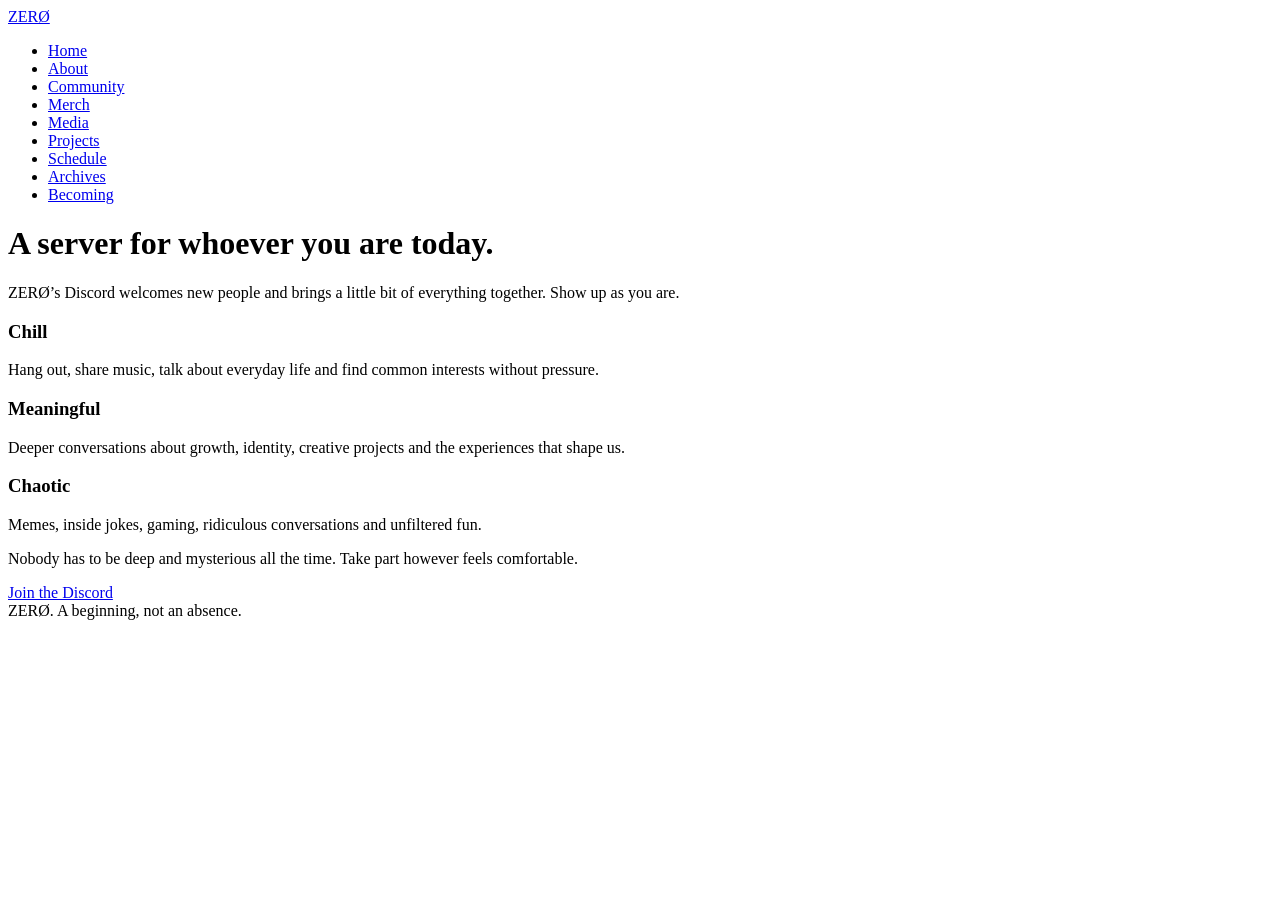
==== community.html @ 9568ed3d "Rename community[1].html to community.html" ====
<!DOCTYPE html>
<html lang="en"><head><meta charset="utf-8">
<meta name="viewport" content="width=device-width, initial-scale=1, viewport-fit=cover">
<title>Community · ZERØ</title>
<meta name="description" content="ZERØ isn’t about erasing yourself. It’s about allowing yourself to evolve.">
<meta name="theme-color" content="#000000">
<link rel="manifest" href="manifest.json"><link rel="icon" href="icon.svg" type="image/svg+xml">
<link rel="preconnect" href="https://fonts.googleapis.com"><link rel="preconnect" href="https://fonts.gstatic.com" crossorigin>
<link href="https://fonts.googleapis.com/css2?family=Syne:wght@600;800&family=DM+Sans:wght@400;500&display=swap" rel="stylesheet">
<link rel="stylesheet" href="style.css"></head>
<body><div class="wrap">
<nav><a class="mark" href="index.html">ZERØ</a><ul><li><a href="index.html">Home</a></li><li><a href="about.html">About</a></li><li><a href="community.html">Community</a></li><li><a href="merch.html">Merch</a></li><li><a href="media.html">Media</a></li><li><a href="projects.html">Projects</a></li><li><a href="schedule.html">Schedule</a></li><li><a href="archives.html">Archives</a></li><li><a href="becoming.html">Becoming</a></li></ul></nav>
<header class="page-head"><h1>A server for whoever you are today.</h1><p class="muted">ZERØ’s Discord welcomes new people and brings a little bit of everything together. Show up as you are.</p></header><section><div class="vibes"><div><h3>Chill</h3><p>Hang out, share music, talk about everyday life and find common interests without pressure.</p></div><div><h3>Meaningful</h3><p>Deeper conversations about growth, identity, creative projects and the experiences that shape us.</p></div><div><h3>Chaotic</h3><p>Memes, inside jokes, gaming, ridiculous conversations and unfiltered fun.</p></div></div><p class="muted">Nobody has to be deep and mysterious all the time. Take part however feels comfortable.</p><a class="btn" href="#" data-discord>Join the Discord</a></section>
</div>
<footer>ZERØ. A beginning, not an absence.</footer>
<script src="zero-loader.js"></script>
</body></html>
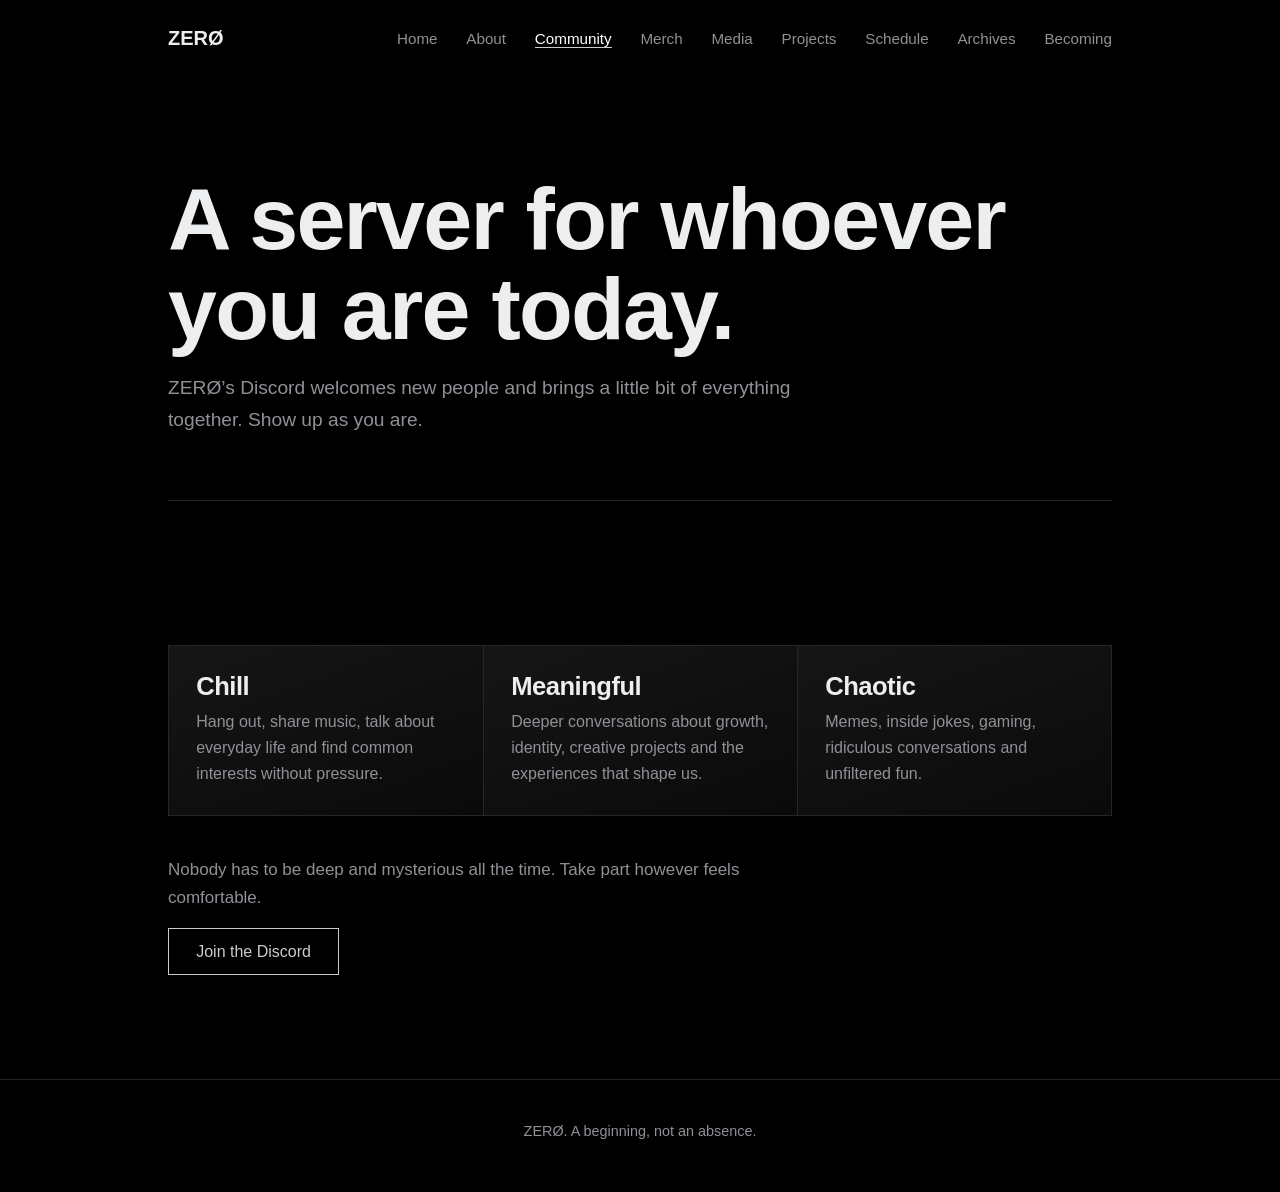
==== commit a5d1c3d6: "Add files via upload" ====
--- a/community.html
+++ b/community.html
@@ -10,7 +10,7 @@
 <link rel="stylesheet" href="style.css"></head>
 <body><div class="wrap">
 <nav><a class="mark" href="index.html">ZERØ</a><ul><li><a href="index.html">Home</a></li><li><a href="about.html">About</a></li><li><a href="community.html">Community</a></li><li><a href="merch.html">Merch</a></li><li><a href="media.html">Media</a></li><li><a href="projects.html">Projects</a></li><li><a href="schedule.html">Schedule</a></li><li><a href="archives.html">Archives</a></li><li><a href="becoming.html">Becoming</a></li></ul></nav>
-<header class="page-head"><h1>A server for whoever you are today.</h1><p class="muted">ZERØ’s Discord welcomes new people and brings a little bit of everything together. Show up as you are.</p></header><section><div class="vibes"><div><h3>Chill</h3><p>Hang out, share music, talk about everyday life and find common interests without pressure.</p></div><div><h3>Meaningful</h3><p>Deeper conversations about growth, identity, creative projects and the experiences that shape us.</p></div><div><h3>Chaotic</h3><p>Memes, inside jokes, gaming, ridiculous conversations and unfiltered fun.</p></div></div><p class="muted">Nobody has to be deep and mysterious all the time. Take part however feels comfortable.</p><a class="btn" href="#" data-discord>Join the Discord</a></section>
+<header class="page-head"><h1>A server for whoever you are today.</h1><p class="muted">ZERØ’s Discord welcomes new people and brings a little bit of everything together. Show up as you are.</p></header><section><div class="vibes"><div><h3>Chill</h3><p>Hang out, share music, talk about everyday life and find common interests without pressure.</p></div><div><h3>Meaningful</h3><p>Deeper conversations about growth, identity, creative projects and the experiences that shape us.</p></div><div><h3>Chaotic</h3><p>Memes, inside jokes, gaming, ridiculous conversations and unfiltered fun.</p></div></div><p class="muted">Nobody has to be deep and mysterious all the time. Take part however feels comfortable.</p><a class="btn" href="https://discord.gg/jBfXVJUcVZ" target="_blank" rel="noopener">Join the Discord</a></section>
 </div>
 <footer>ZERØ. A beginning, not an absence.</footer>
 <script src="zero-loader.js"></script>
--- a/style.css
+++ b/style.css
@@ -0,0 +1,59 @@
+:root{color-scheme:dark;--black:#000;--graphite:#161617;--charcoal:#262628;--silver:#c9cbce;--ash:#8e9196;
+--display:"Syne","Arial Black","Helvetica Neue",Arial,sans-serif;--body:"DM Sans","Helvetica Neue",Arial,sans-serif;
+box-sizing:border-box;padding-top:env(safe-area-inset-top,0px);padding-bottom:env(safe-area-inset-bottom,0px)}
+html{background:var(--black);scroll-behavior:smooth}
+*,*::before,*::after{box-sizing:border-box}
+body{margin:0;background:var(--black);color:var(--silver);font:1.0625rem/1.65 var(--body);opacity:0;transition:opacity .5s}
+body.ready{opacity:1}
+a{color:inherit}:focus-visible{outline:2px solid var(--silver);outline-offset:4px}
+.wrap{max-width:1040px;margin:0 auto;padding:0 clamp(1.25rem,5vw,3rem)}
+h1,h2,h3{font-family:var(--display);font-weight:800;line-height:1.02;margin:0;color:#eceef0;letter-spacing:-.02em}
+h1{font-size:clamp(2.6rem,8vw,5.5rem)}h2{font-size:clamp(2rem,5vw,3.4rem);max-width:16ch}
+p{margin:0 0 1rem;max-width:62ch}.muted{color:var(--ash)}
+section{padding:clamp(3.5rem,9vw,6.5rem) 0;border-top:1px solid var(--charcoal)}
+.page-head{padding:clamp(3rem,8vw,6rem) 0 clamp(2rem,5vw,3rem)}.page-head p{margin-top:1.2rem;font-size:1.2rem}
+nav{display:flex;justify-content:space-between;align-items:center;padding:1.4rem 0;gap:1rem;flex-wrap:wrap}
+nav .mark{font-family:var(--display);font-weight:800;font-size:1.25rem;text-decoration:none;color:#eceef0}
+nav ul{display:flex;flex-wrap:wrap;gap:.4rem clamp(.9rem,2.5vw,1.8rem);list-style:none;margin:0;padding:0;font-size:.95rem}
+nav ul a{text-decoration:none;color:var(--ash)}nav ul a:hover,nav ul a[aria-current]{color:#fff}
+nav ul a[aria-current]{border-bottom:1px solid var(--silver)}
+.hero{min-height:calc(100svh - 5rem);display:grid;place-items:center;text-align:center;padding:2rem 0 4rem}
+.hero svg{width:min(60vw,340px);height:auto;display:block;margin:0 auto 2.2rem;overflow:visible}
+.ring,.bar{fill:none;stroke:url(#sil);stroke-width:7}
+.bar{stroke-dasharray:220;animation:draw 1.6s .5s cubic-bezier(.65,0,.25,1) backwards}
+@keyframes draw{from{stroke-dashoffset:220}to{stroke-dashoffset:0}}
+.hero h1{font-size:clamp(3.4rem,13vw,8rem);background:linear-gradient(180deg,#f2f3f4 10%,#7d8085 100%);-webkit-background-clip:text;background-clip:text;color:transparent}
+.hero .line{font-size:clamp(1.1rem,2.4vw,1.4rem);color:var(--silver);margin:1.4rem auto 2rem}
+.btn{display:inline-block;padding:.85rem 1.7rem;border:1px solid var(--silver);color:var(--silver);background:none;font:500 1rem var(--body);text-decoration:none;cursor:pointer;transition:background .2s,color .2s}
+.btn:hover{background:var(--silver);color:#000}.btn[aria-disabled=true]{opacity:.5;pointer-events:none}
+.pair,.wear{display:grid;grid-template-columns:1fr 1fr;gap:clamp(2rem,6vw,5rem);margin-top:2.5rem;align-items:start}
+.parts,.specs{list-style:none;margin:0;padding:0}
+.parts li{display:grid;grid-template-columns:7.5rem 1fr;gap:1rem;padding:1rem 0;border-bottom:1px solid var(--charcoal)}
+.parts b{font-family:var(--display);font-weight:600;color:#eceef0}.parts span{color:var(--ash)}
+.specs li{padding:.7rem 0;border-bottom:1px solid var(--charcoal)}
+.principle{padding:1.8rem 0;border-bottom:1px solid var(--charcoal);display:grid;grid-template-columns:1.1fr 1fr;gap:2rem}
+.principle:first-of-type{margin-top:2.5rem;border-top:1px solid var(--charcoal)}
+.principle h3{font-size:clamp(1.4rem,3.2vw,2.2rem);transition:color .25s}.principle:hover h3{color:#fff}.principle p{margin:0;color:var(--ash)}
+.vibes{display:grid;grid-template-columns:repeat(3,1fr);margin:2.5rem 0;border:1px solid var(--charcoal)}
+.vibes>div{padding:1.7rem;background:linear-gradient(160deg,var(--graphite),#0a0a0a)}.vibes>div+div{border-left:1px solid var(--charcoal)}
+.vibes h3{font-size:1.6rem;margin-bottom:.6rem}.vibes p{margin:0;color:var(--ash);font-size:1rem}
+.fade{aspect-ratio:4/5;border:1px solid var(--charcoal);position:relative;overflow:hidden;background:radial-gradient(120% 70% at 50% 100%,#9a9da2 0%,#3a3b3e 38%,#000 72%)}
+.fade::after{content:"";position:absolute;inset:auto 0 0 0;height:7px;background:repeating-linear-gradient(90deg,#000 0 9px,transparent 9px 14px,#000 14px 17px,transparent 17px 25px)}
+.fade svg{position:absolute;left:50%;top:38%;width:34%;transform:translate(-50%,-50%)}
+table{width:100%;border-collapse:collapse;margin-top:2.5rem}
+th,td{text-align:left;padding:1rem 1rem 1rem 0;border-bottom:1px solid var(--charcoal);vertical-align:top}
+th{font-family:var(--display);font-weight:600;color:#eceef0}td:last-child{color:var(--ash)}
+.empty{border:1px dashed var(--charcoal);padding:2.2rem;color:var(--ash);margin-top:2rem}
+.count{display:flex;gap:clamp(1rem,4vw,2.5rem);margin:2rem 0}
+.count div{font-family:var(--display);font-weight:800;font-size:clamp(2.2rem,8vw,4.5rem);color:#eceef0;line-height:1}
+.count small{display:block;font:400 .85rem var(--body);color:var(--ash);margin-top:.4rem}
+textarea{width:100%;min-height:8rem;background:var(--graphite);color:var(--silver);border:1px solid var(--charcoal);padding:1rem;font:inherit;resize:vertical}
+.entries{list-style:none;margin:2rem 0 0;padding:0}
+.entries li{padding:1.2rem 0;border-bottom:1px solid var(--charcoal);display:flex;justify-content:space-between;gap:1rem}
+.entries time{color:var(--ash);font-size:.9rem;display:block;margin-bottom:.3rem}.entries p{margin:0;white-space:pre-wrap}
+.entries button{background:none;border:0;color:var(--ash);cursor:pointer;font:inherit;align-self:flex-start}.entries button:hover{color:#fff}
+.prompt{font-family:var(--display);font-weight:800;font-size:clamp(1.8rem,5.5vw,3.6rem);line-height:1.1;color:#eceef0;max-width:20ch;margin:2rem 0 2.5rem;min-height:6.5rem}
+.center{text-align:center}.center h2,.center p{margin-left:auto;margin-right:auto}
+footer{padding:2.5rem 0 3rem;color:var(--ash);font-size:.9rem;text-align:center;border-top:1px solid var(--charcoal)}
+@media(max-width:760px){.pair,.wear,.principle,.vibes{grid-template-columns:1fr}.principle{gap:.7rem}.vibes>div+div{border-left:0;border-top:1px solid var(--charcoal)}}
+@media(prefers-reduced-motion:reduce){html{scroll-behavior:auto}.bar{animation:none}body{transition:none}}
